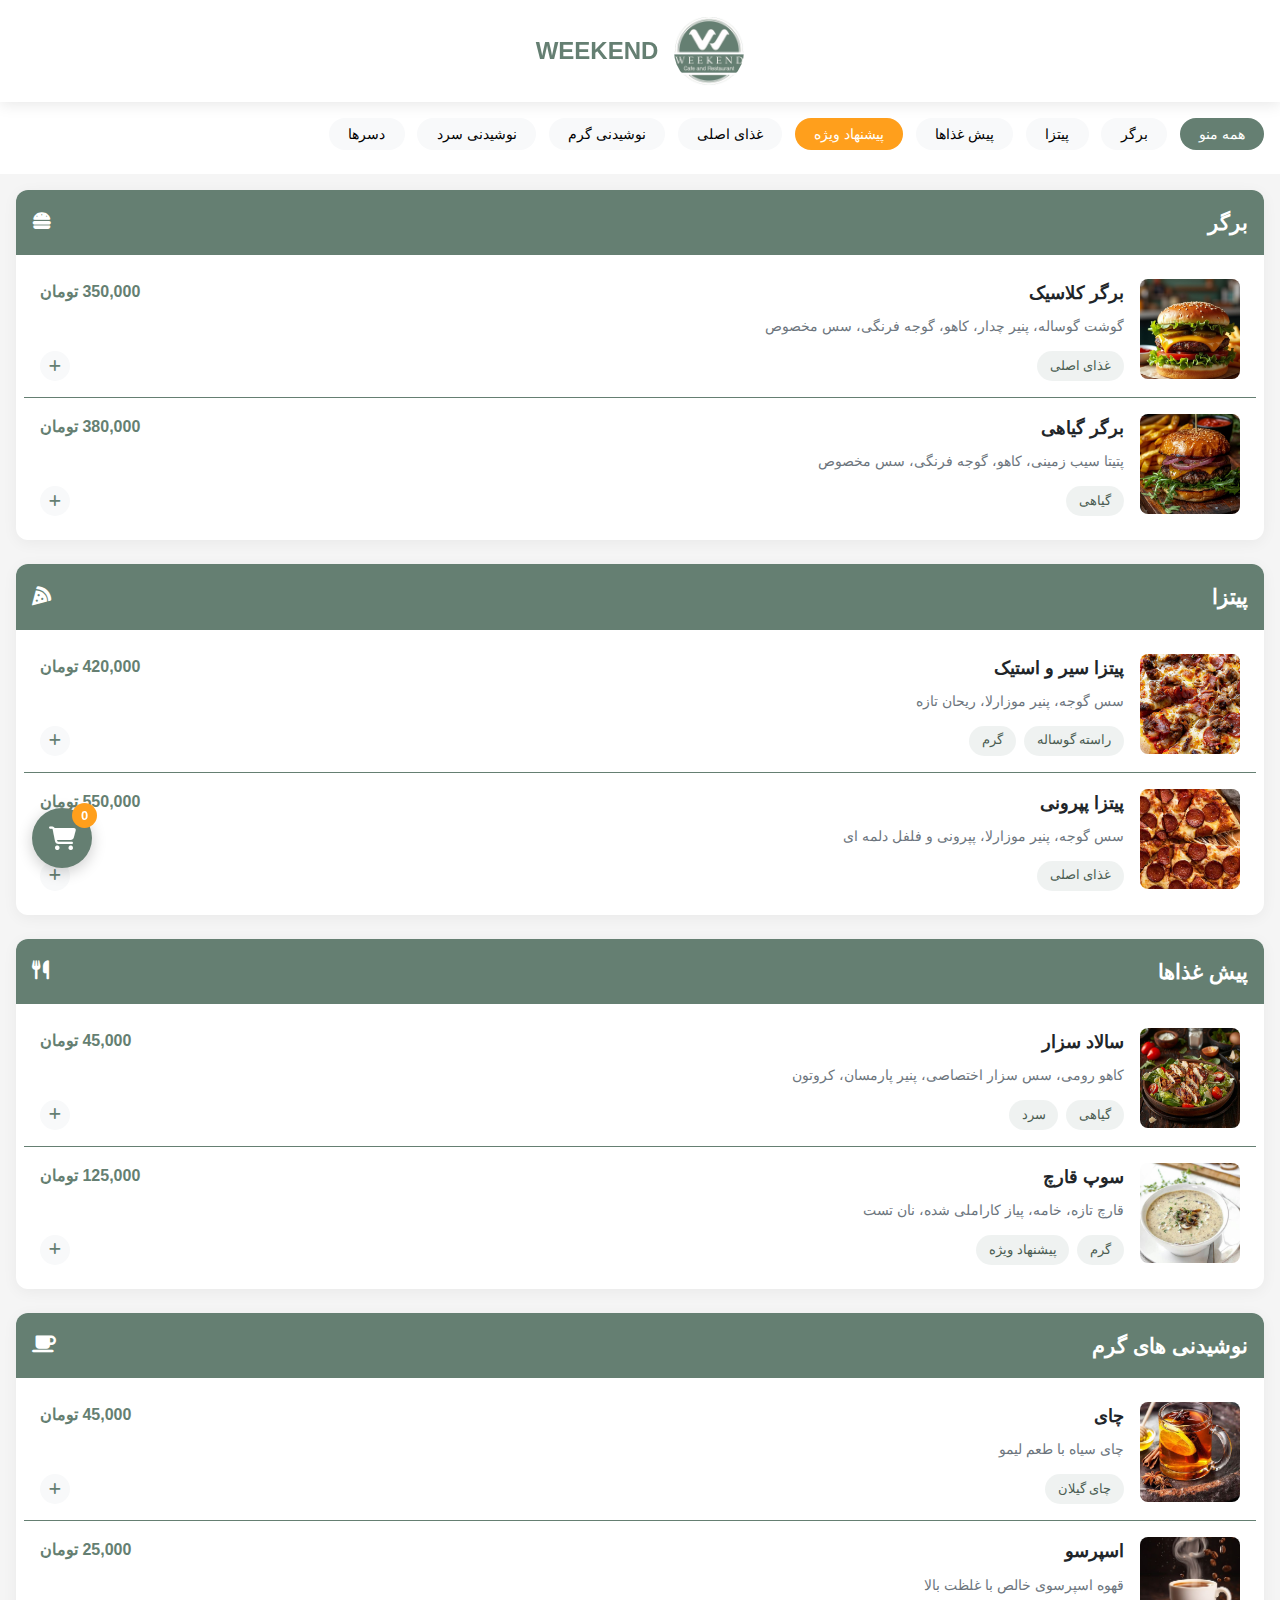
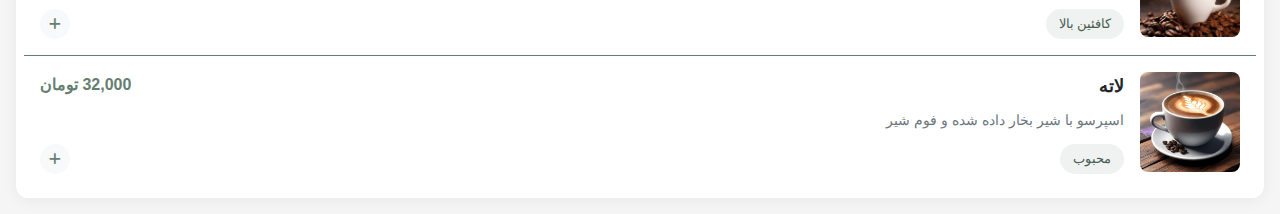
==== Menu.html @ 7707a9d5 "Name change" ====
<!DOCTYPE html>
<html lang="fa" dir="rtl">

<head>
    <meta charset="UTF-8">
    <meta name="viewport" content="width=device-width, initial-scale=1.0">
    <title>منوی دیجیتال WEEKEND</title>
    <link rel="icon" type="image/jpg" href="images/icon.jpg">
    <link rel="stylesheet" href="https://cdnjs.cloudflare.com/ajax/libs/font-awesome/6.4.0/css/all.min.css">
    <link rel="stylesheet" href="menu.css">
</head>

<body>
    <!-- Modern App Bar -->
    <header class="app-bar">
        <div class="logo-container">
            <i class="logo-img"></i>

            <div class="logo-text">WEEKEND</div>
        </div>
    </header>

    <!-- Intelligent Filters -->
    <div class="filter-section">
        <div class="filter-scroll" id="filterContainer">
            <!-- Filters will be loaded from JSON -->
        </div>
    </div>

    <!-- Modern Menu Layout -->
    <div class="menu-container" id="menuContainer">
        <!-- Menu content will be loaded from JSON -->
    </div>

    <!-- Floating Cart Button -->
    <button class="cart-btn" id="cartButton">
        <i class="fas fa-shopping-cart"></i>
        <span class="cart-badge" id="cartBadge">0</span>
    </button>

    <!-- Cart Modal --><!-- جایگزین کردن بخش سبد خرید با این کد -->
    <div class="cart-modal" id="cartModal">
        <div class="cart-overlay" id="cartOverlay"></div>
        <div class="cart-center-box">
            <div class="cart-content">
                <div class="cart-header">
                    <h3>سبد خرید شما</h3>
                    <button class="close-btn" id="closeCart">&times;</button>
                </div>
                <div class="cart-items" id="cartItems">
                    <!-- آیتم‌های سبد خرید اینجا نمایش داده می‌شوند -->
                </div>
                <div class="cart-footer">
                    <div class="cart-total" id="totalPrice">جمع کل: ۰ تومان</div>
                    <button class="primary-btn" id="exportOrder">ثبت نهایی سفارش</button>
                </div>
            </div>
        </div>
    </div>

    <script src="menu.js"></script>
</body>

</html>
---- menu.css ----
:root {
    --primary: #657F72;
    --primary-dark: #4A5D52;
    --secondary: #FF9F1C;
    --light: #F8F9FA;
    --dark: #212529;
    --gray: #6C757D;
}

* {
    margin: 0;
    padding: 0;
    box-sizing: border-box;
    font-family: 'Segoe UI', 'Vazirmatn', sans-serif;
}

body {
    background-color: #f5f5f5;
    color: var(--dark);
    line-height: 1.6;
}

/* Modern Header */
.app-bar {
    position: sticky;
    top: 0;
    z-index: 1000;
    background: white;
    box-shadow: 0 2px 15px rgba(0, 0, 0, 0.1);
    padding: 1rem;
    display: flex;
    justify-content: center;
    align-items: center;
}

.logo-container {
    display: flex;
    align-items: center;
    gap: 1rem;
}

.logo-img {
    background: url(images/icon.jpg) no-repeat 100% 100%;
    background-size: 100%;
    width: 70px;
    height: 70px;
    border-radius: 70px;
}

.logo-text {
    font-size: 1.5rem;
    font-weight: 700;
    color: var(--primary);
}

/* Advanced Search
        .search-container {
            padding: 1rem;
            background: white;
            position: sticky;
            top: 80px;
            z-index: 999;
            box-shadow: 0 2px 10px rgba(0, 0, 0, 0.05);
        }

        .search-box {
            display: flex;
            background: var(--light);
            border-radius: 50px;
            overflow: hidden;
            padding: 0.5rem 1rem;
        }

        .search-box input {
            flex: 1;
            border: none;
            background: transparent;
            padding: 0.5rem;
            font-size: 1rem;
        }

        .search-box button {
            background: none;
            border: none;
            color: var(--gray);
        } */

/* Smart Filters */
.filter-section {
    padding: 1rem;
    background: white;
    position: sticky;
    top: 82px;
    z-index: 998;
}

.filter-scroll {
    display: flex;
    gap: 0.8rem;
    overflow-x: auto;
    padding-bottom: 0.5rem;
}

.filter-chip {
    padding: 0.5rem 1.2rem;
    border-radius: 50px;
    background: var(--light);
    border: none;
    white-space: nowrap;
    cursor: pointer;
    transition: all 0.2s;
    font-size: 0.9rem;
}

.filter-chip.active {
    background: var(--primary);
    color: white;
}

.filter-chip.highlight {
    background: var(--secondary);
    color: white;
}

/* Modern Menu Items */
.menu-container {
    padding: 1rem;
    display: grid;
    gap: 1.5rem;
}

.category-section {
    background: white;
    border-radius: 12px;
    overflow: hidden;
    box-shadow: 0 3px 15px rgba(0, 0, 0, 0.05);
}

.category-header {
    padding: 1rem;
    background: var(--primary);
    color: white;
    display: flex;
    justify-content: space-between;
    align-items: center;
}

.category-title {
    font-size: 1.3rem;
    font-weight: 600;
}

.category-icon {
    font-size: 1.2rem;
}

.menu-items {
    padding: 0.5rem;
}

.menu-item {
    display: flex;
    gap: 1rem;
    padding: 1rem;
    border-bottom: 1.5px solid #657F72;
    transition: all 0.3s;
}

.menu-item:last-child {
    border-bottom: none;
}

.menu-item:hover {
    background: rgba(101, 127, 114, 0.05);
}

.item-image {
    width: 100px;
    height: 100px;
    border-radius: 8px;
    object-fit: cover;
    flex-shrink: 0;
}

.item-details {
    flex: 1;
}

.item-header {
    display: flex;
    justify-content: space-between;
    margin-bottom: 0.5rem;
}

.item-title {
    font-weight: 600;
    font-size: 1.1rem;
}

.item-price {
    color: var(--primary);
    font-weight: 700;
}

.item-desc {
    color: var(--gray);
    font-size: 0.9rem;
    margin-bottom: 0.8rem;
}

.item-footer {
    display: flex;
    justify-content: space-between;
    align-items: center;
}

.item-tags {
    display: flex;
    gap: 0.5rem;
}

.item-tag {
    background: rgba(101, 127, 114, 0.1);
    color: var(--primary-dark);
    padding: 0.3rem 0.8rem;
    border-radius: 50px;
    font-size: 0.8rem;
}

.item-actions {
    display: flex;
    gap: 0.5rem;
}

.action-btn {
    width: 30px;
    height: 30px;
    border-radius: 50%;
    display: flex;
    align-items: center;
    justify-content: center;
    background: var(--light);
    border: none;
    color: var(--primary);
    cursor: pointer;
    transition: all 0.2s;
}

.action-btn:hover {
    background: var(--primary);
    color: white;
}

/* Cart Modal */
/* اضافه کردن این استایل‌ها به فایل style.css */

.cart-modal {
    display: none;
    position: fixed;
    top: 0;
    left: 0;
    width: 100%;
    height: 100%;
    z-index: 1000;
}

.cart-overlay {
    position: absolute;
    top: 0;
    left: 0;
    width: 100%;
    height: 100%;
    background-color: rgba(0, 0, 0, 0.5);
}

.cart-center-box {
    position: relative;
    display: flex;
    justify-content: center;
    align-items: center;
    width: 100%;
    height: 100%;
    padding: 20px;
}

.cart-content {
    background-color: white;
    border-radius: 10px;
    width: 100%;
    max-width: 500px;
    max-height: 80vh;
    display: flex;
    flex-direction: column;
    box-shadow: 0 5px 15px rgba(0, 0, 0, 0.3);
    overflow: hidden;
}

.cart-header {
    padding: 15px 20px;
    background-color: #657F72;
    color: white;
    display: flex;
    justify-content: space-between;
    align-items: center;
}

.cart-items {
    padding: 15px;
    overflow-y: auto;
    flex-grow: 1;
}

.cart-item {
    display: flex;
    align-items: center;
    padding: 10px 0;
    border-bottom: 2px solid #eee;
}

.cart-item-name {
    flex: 2;
    font-weight: 500;
}

.cart-item-quantity {
    flex: 1;
    display: flex;
    align-items: center;
    justify-content: center;
}

.quantity-btn {
    width: 30px;
    height: 30px;
    border-radius: 50%;
    border: 1px solid #657F72;
    background-color: white;
    color: #8B4513;
    font-size: 16px;
    cursor: pointer;
    display: flex;
    align-items: center;
    justify-content: center;
    transition: all 0.3s;
}

.quantity-btn:hover {
    background-color: #657F72;
    color: white;
}

.quantity {
    margin: 0 10px;
    min-width: 20px;
    text-align: center;
}

.cart-item-price {
    flex: 1;
    text-align: center;
    font-weight: 500;
}

.remove-item {
    background: none;
    border: none;
    color: #ff4444;
    cursor: pointer;
    width: 30px;
    height: 30px;
    display: flex;
    align-items: center;
    justify-content: center;
    font-size: 16px;
}

.cart-footer {
    padding: 15px 20px;
    background-color: #f9f9f9;
    border-top: 1px solid #eee;
    display: flex;
    flex-direction: column;
    gap: 15px;
}

.cart-total {
    font-size: 18px;
    font-weight: bold;
    text-align: center;
}

.primary-btn {
    background-color: #657F72;
    color: white;
    border: none;
    padding: 12px;
    border-radius: 5px;
    font-size: 16px;
    cursor: pointer;
    transition: background-color 0.3s;
}

.primary-btn:hover {
    background-color: #587064;
}

.close-btn {
    background: none;
    border: none;
    color: white;
    font-size: 1.5rem;
    cursor: pointer;
}

/* Floating Cart */
.cart-btn {
    position: fixed;
    bottom: 2rem;
    left: 2rem;
    background: var(--primary);
    color: white;
    width: 60px;
    height: 60px;
    border-radius: 50%;
    display: flex;
    align-items: center;
    justify-content: center;
    font-size: 1.5rem;
    box-shadow: 0 4px 15px rgba(0, 0, 0, 0.2);
    border: none;
    cursor: pointer;
    z-index: 100;
}

.cart-badge {
    position: absolute;
    top: -5px;
    right: -5px;
    background: var(--secondary);
    color: white;
    width: 25px;
    height: 25px;
    border-radius: 50%;
    display: flex;
    align-items: center;
    justify-content: center;
    font-size: 0.8rem;
    font-weight: bold;
}

/* Export Button */
.export-btn {
    background: var(--secondary);
    color: white;
    border: none;
    padding: 0.8rem 1.5rem;
    border-radius: 50px;
    cursor: pointer;
    font-weight: bold;
}

/* Responsive Design */
@media (max-width: 768px) {
    .menu-item {
        flex-direction: column;
    }

    .item-image {
        width: 100%;
        height: 180px;
    }

    .item-footer {
        flex-direction: column;
        align-items: flex-start;
        gap: 1rem;
    }

    .item-actions {
        width: 100%;
        justify-content: flex-end;
    }

    .cart-btn {
        position: fixed;
        top: 17px;
        right: 10px;
        z-index: 1001;
        width: 45px;
        height: 45px;


    }

}
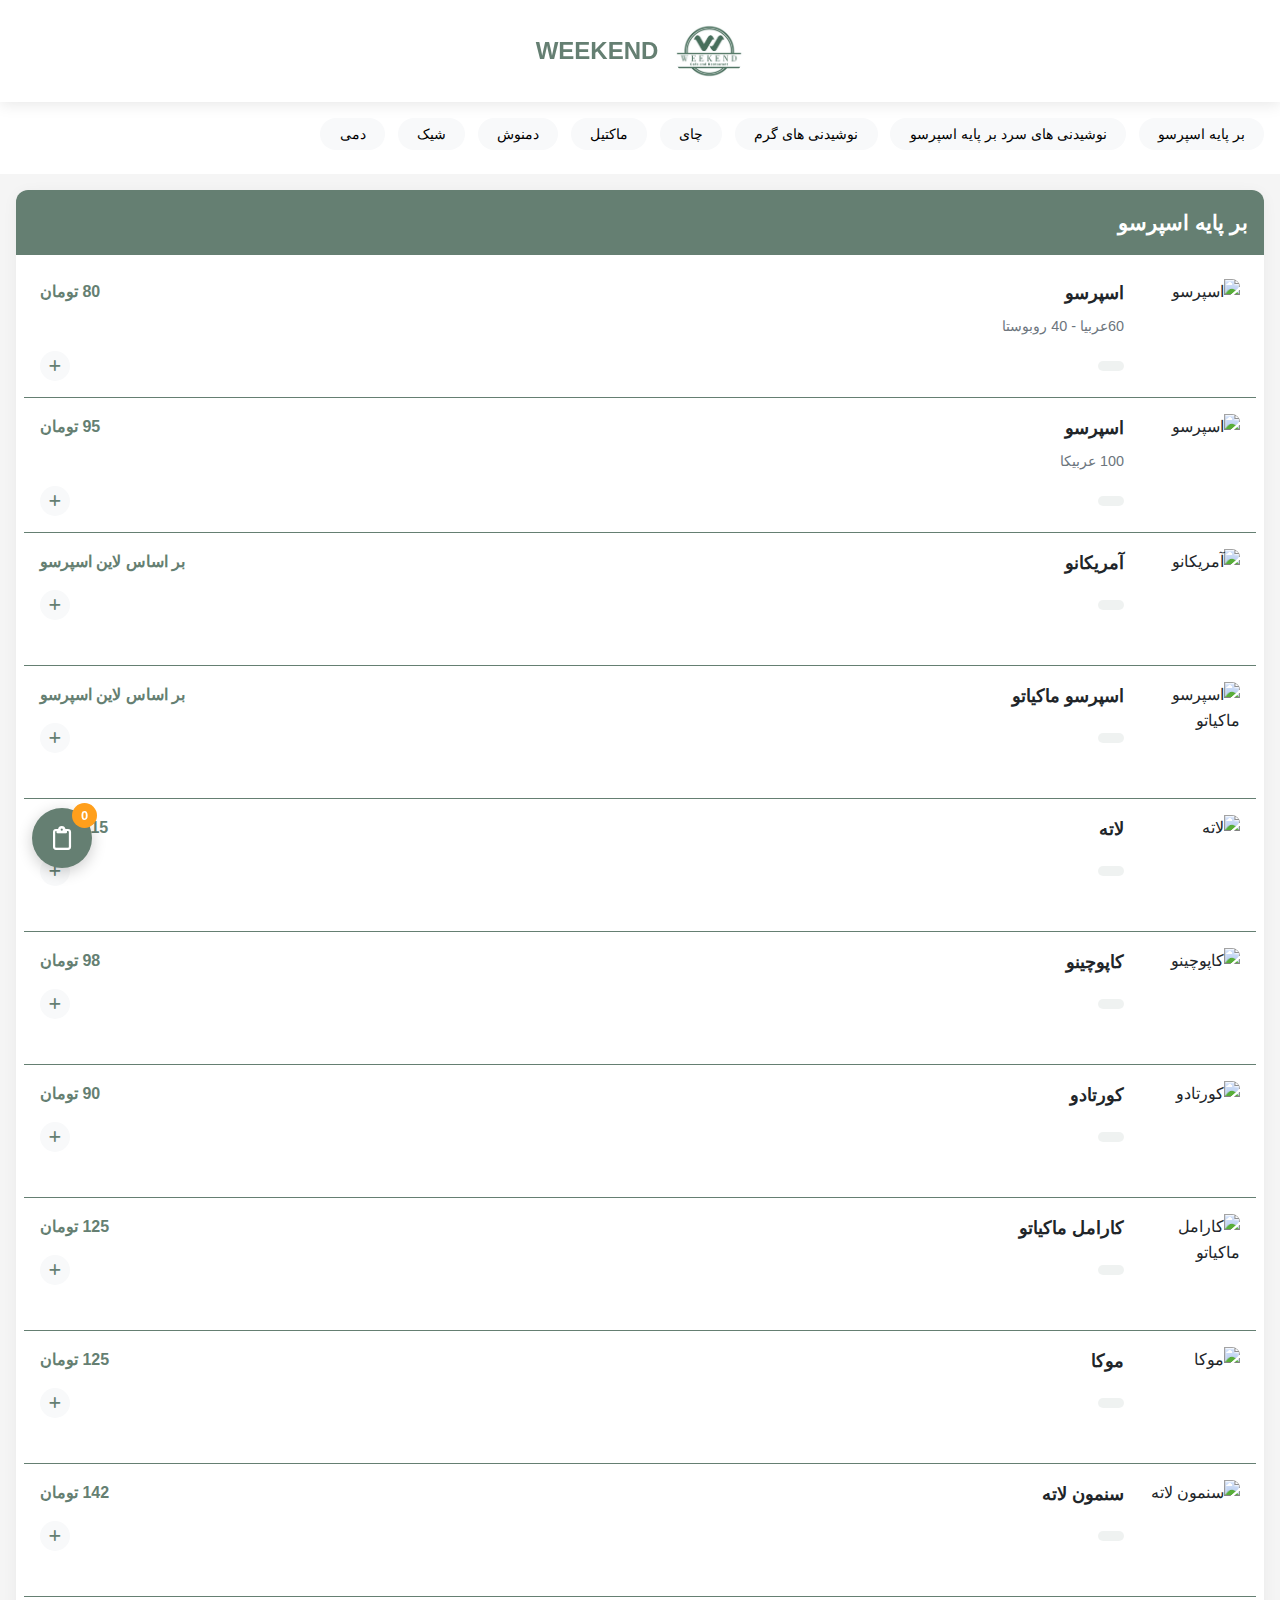
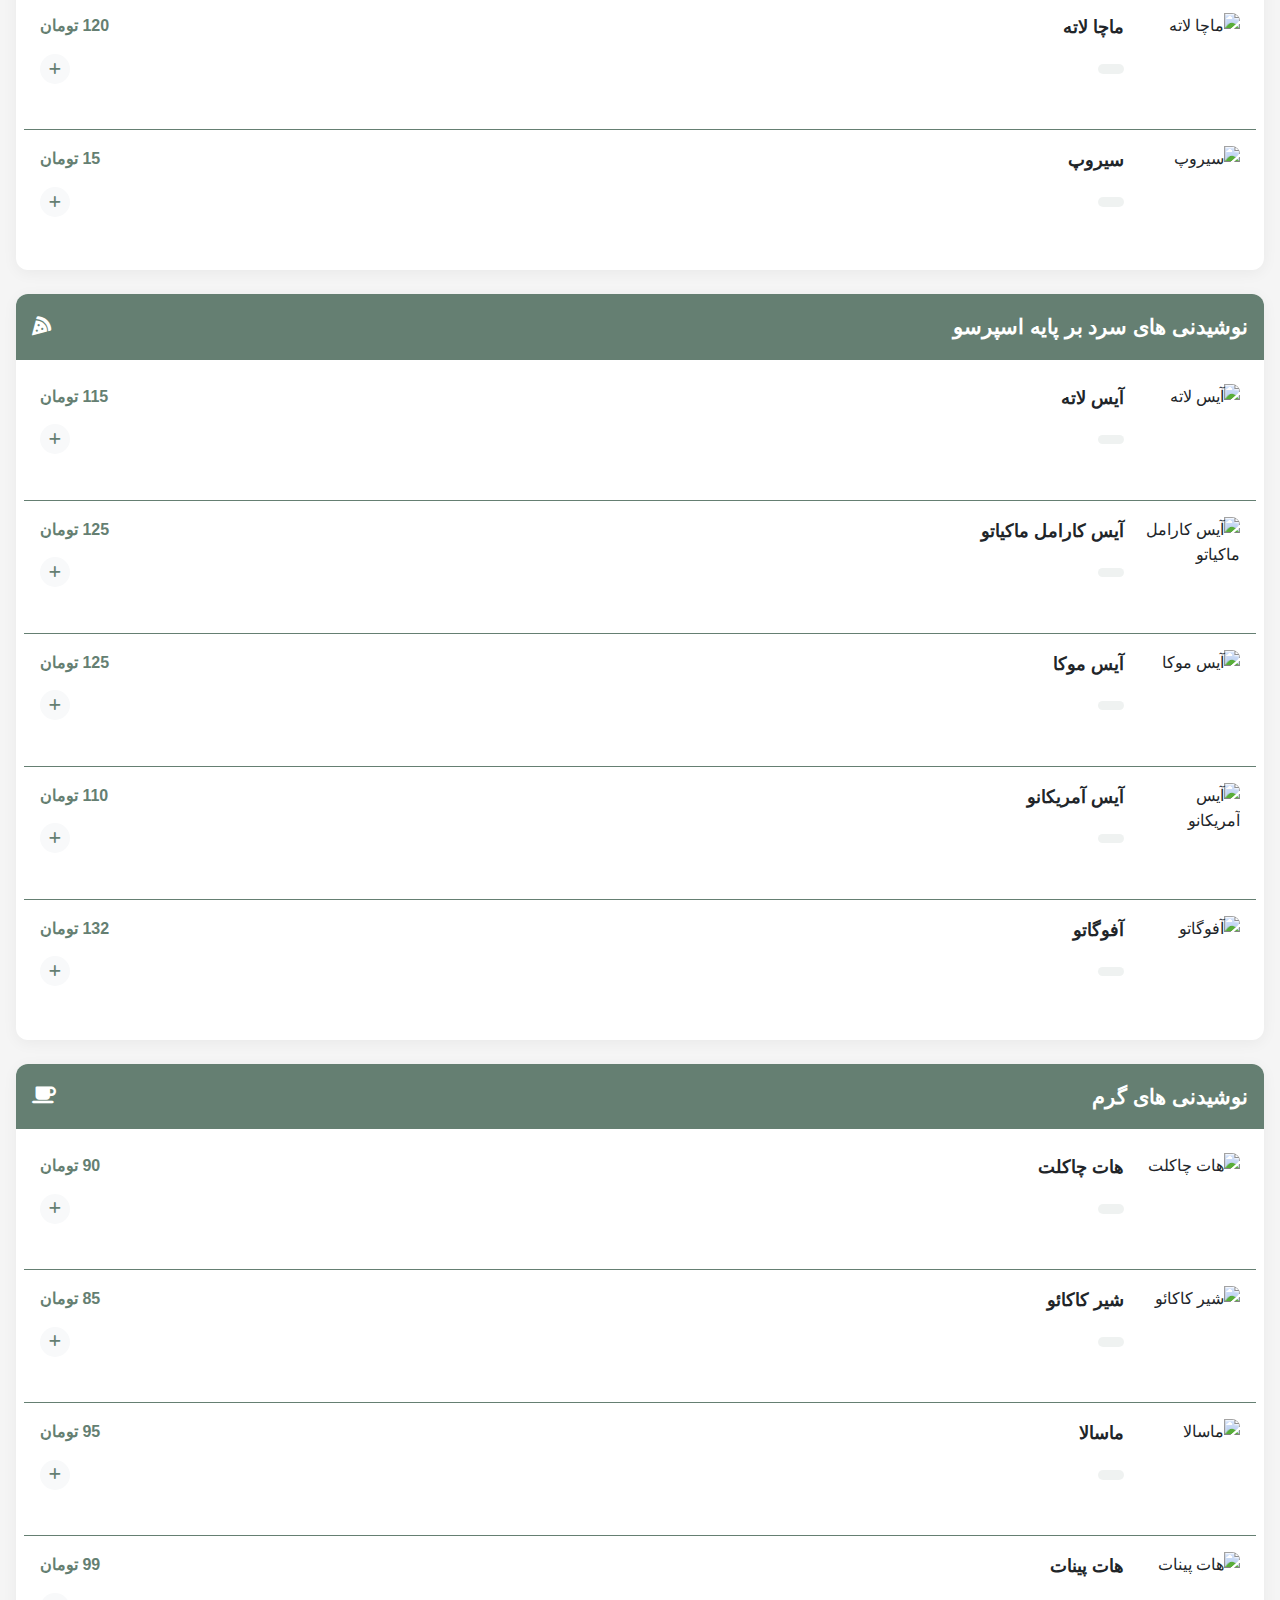
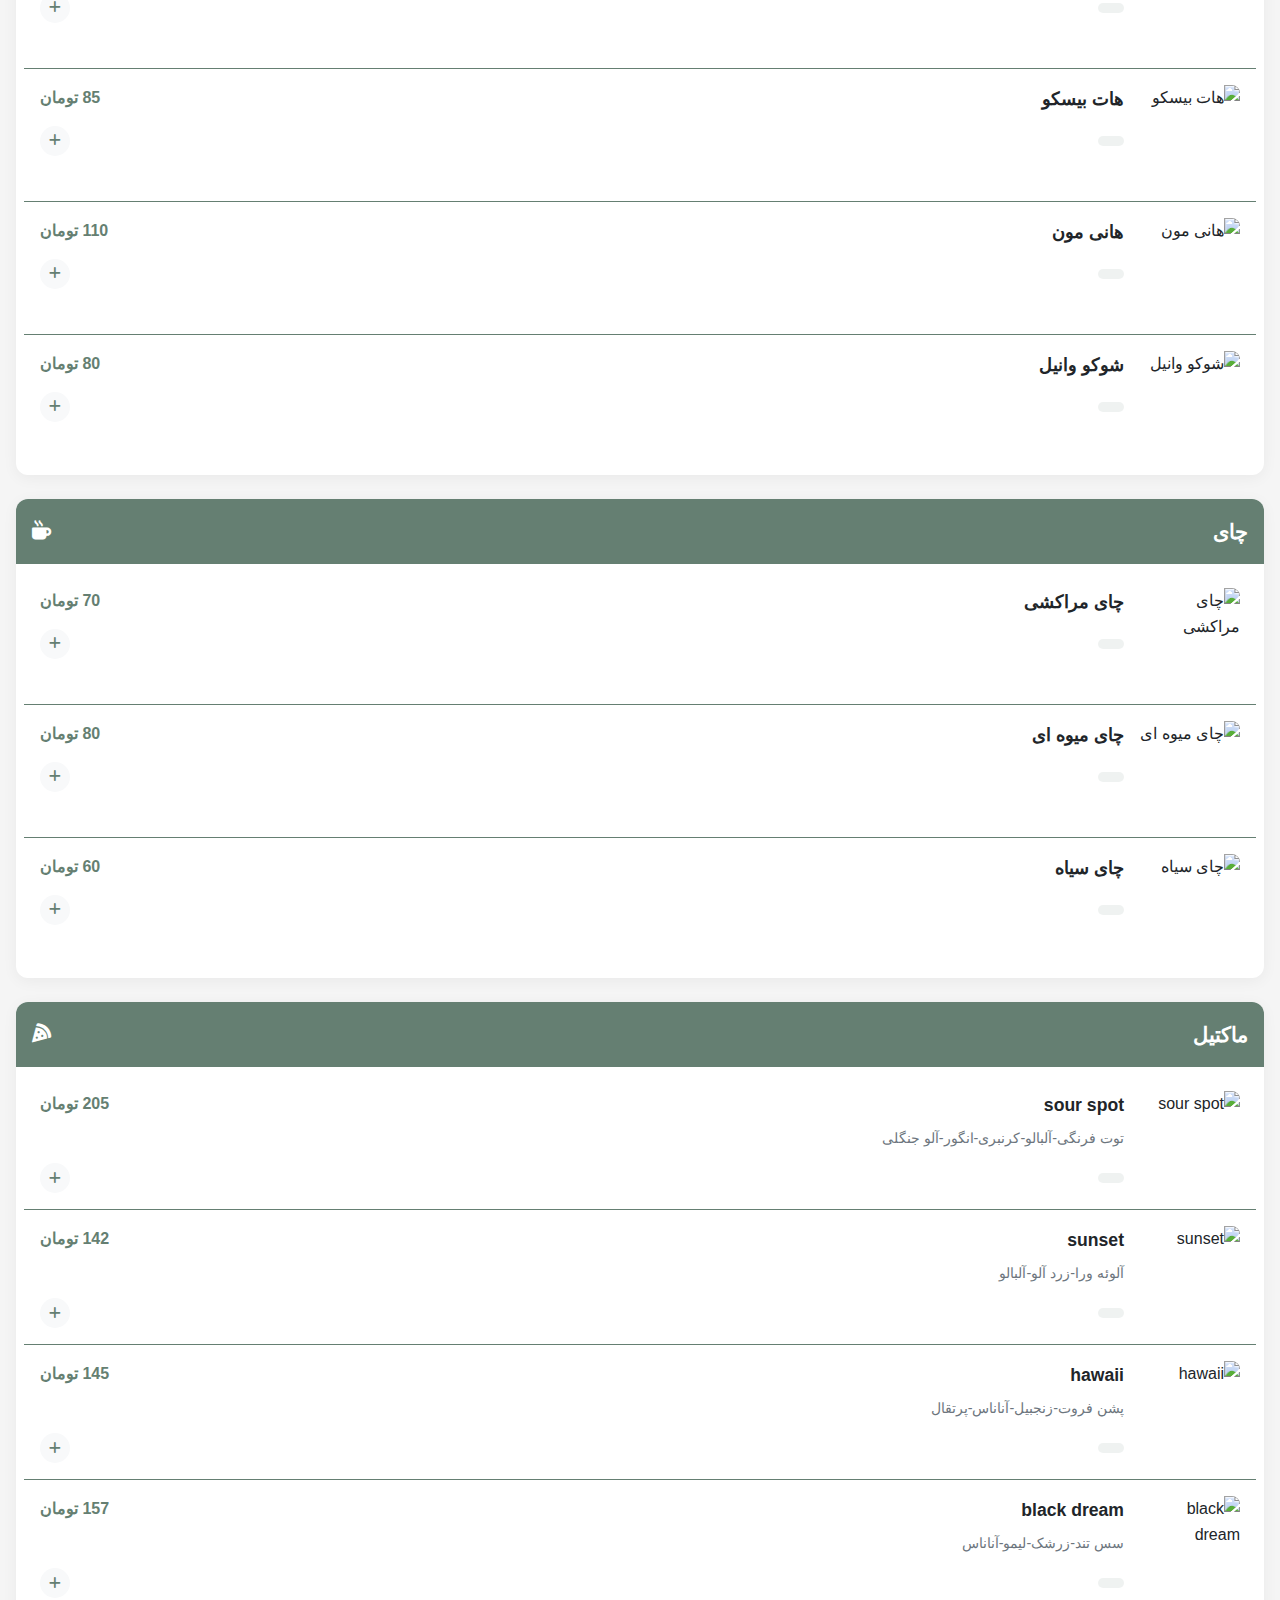
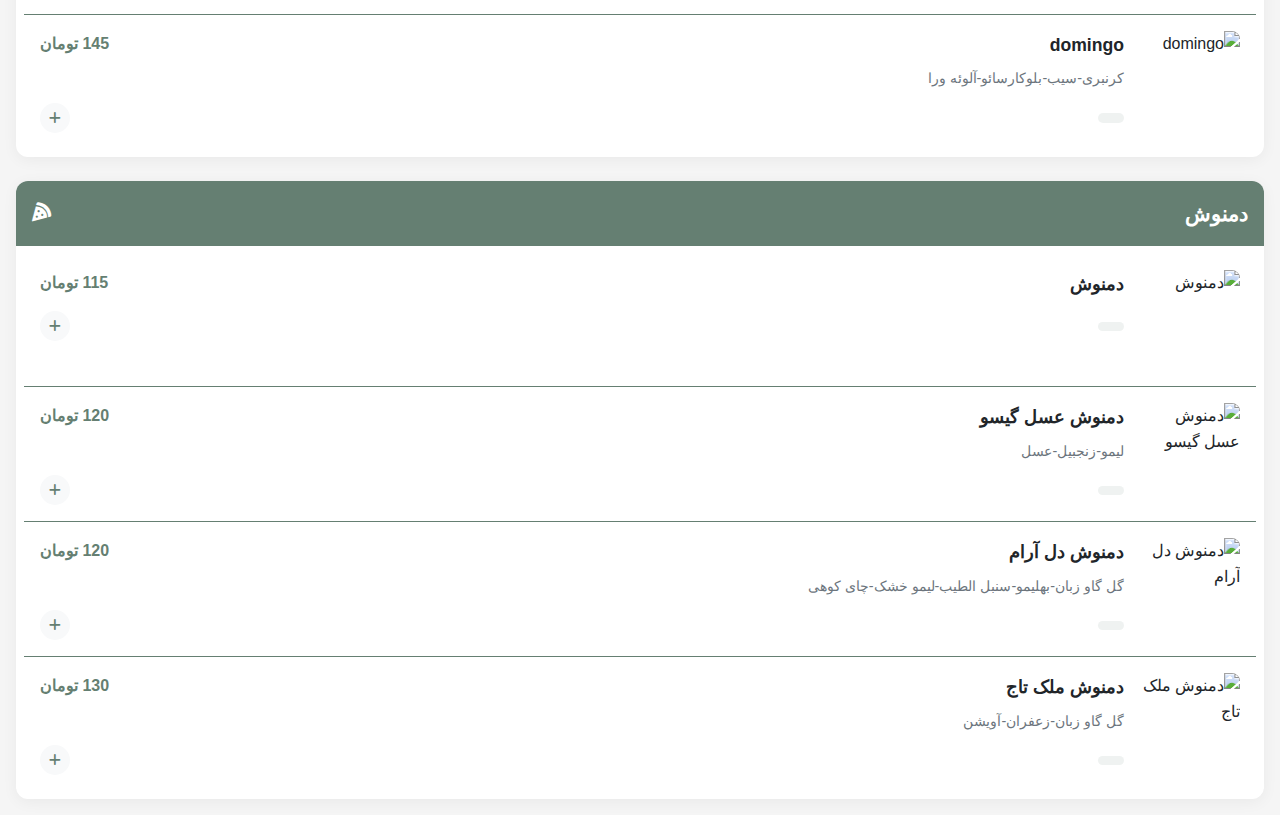
==== commit 1d0cd715: "menu v1" ====
--- a/Menu.html
+++ b/Menu.html
@@ -34,7 +34,7 @@
 
     <!-- Floating Cart Button -->
     <button class="cart-btn" id="cartButton">
-        <i class="fas fa-shopping-cart"></i>
+        <i class="fa-regular fa-clipboard"></i>
         <span class="cart-badge" id="cartBadge">0</span>
     </button>
 
--- a/menu.css
+++ b/menu.css
@@ -14,10 +14,15 @@
     font-family: 'Segoe UI', 'Vazirmatn', sans-serif;
 }
 
+html {
+    scroll-behavior: smooth;
+}
+
 body {
     background-color: #f5f5f5;
     color: var(--dark);
     line-height: 1.6;
+
 }
 
 /* Modern Header */
@@ -40,7 +45,7 @@
 }
 
 .logo-img {
-    background: url(images/icon.jpg) no-repeat 100% 100%;
+    background: url(images/logo.jpg) no-repeat 100% 100%;
     background-size: 100%;
     width: 70px;
     height: 70px;
@@ -115,6 +120,8 @@
 .filter-chip.active {
     background: var(--primary);
     color: white;
+    transform: scale(1.05);
+    transition: all 0.3s ease;
 }
 
 .filter-chip.highlight {
@@ -132,7 +139,9 @@
 .category-section {
     background: white;
     border-radius: 12px;
+    position: relative;
     overflow: hidden;
+    scroll-margin-top: 120px;
     box-shadow: 0 3px 15px rgba(0, 0, 0, 0.05);
 }
 
